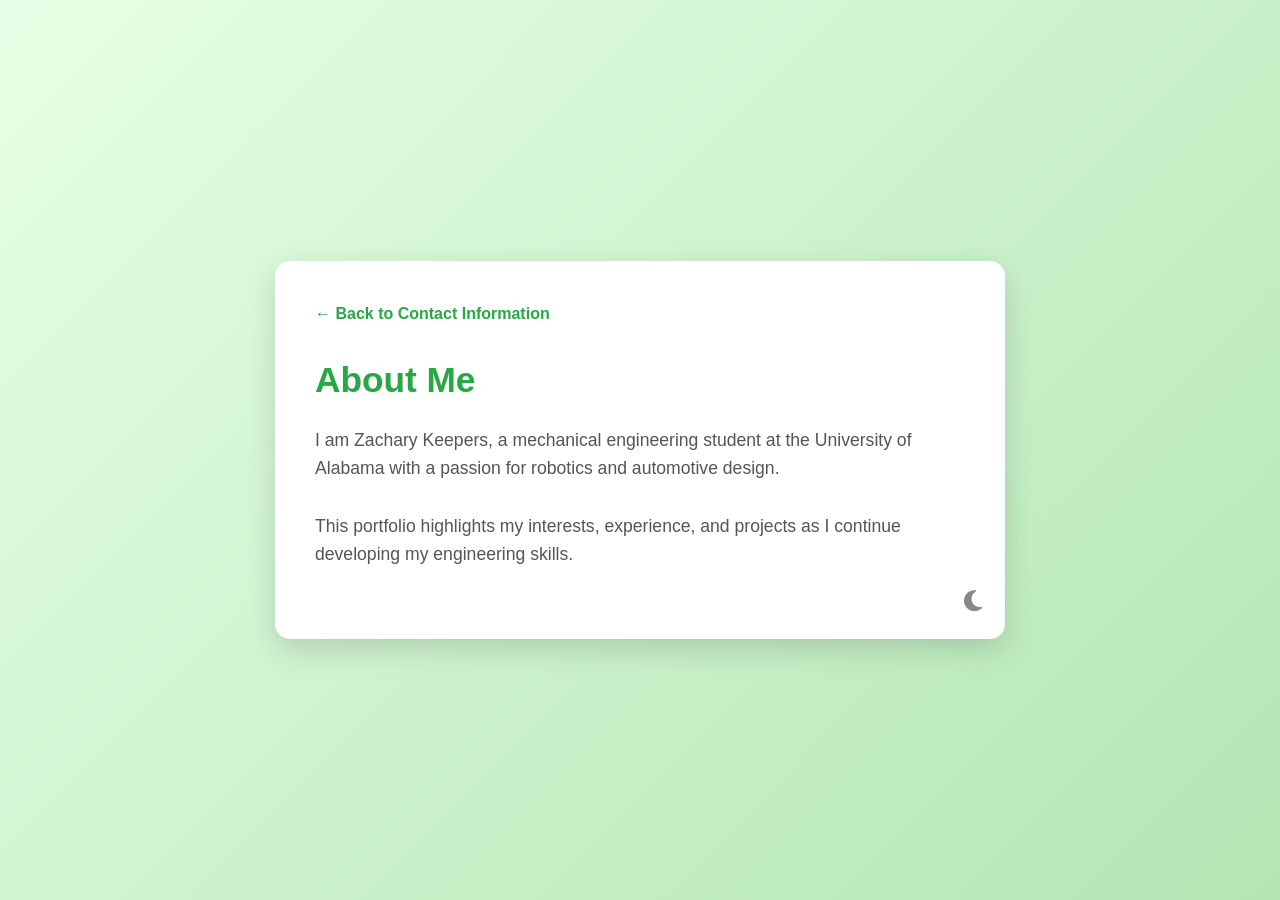
==== about-me.html @ ebf0de55 "New pages implemented" ====
<!DOCTYPE html>
<html lang="en">
<head>
    <meta charset="UTF-8">
    <meta name="viewport" content="width=device-width, initial-scale=1.0">
    <title>About Me - Zachary Keepers</title>
    <link rel="stylesheet" href="https://cdnjs.cloudflare.com/ajax/libs/font-awesome/6.5.2/css/all.min.css" integrity="sha512-SnH5WK+bZxgPHs44uWIX+LLJAJ9/2PkPKZ5QiAj6Ta86w+fsb2TkcmfRyVX3pBnMFcV7oQPJkl9QevSCWr3W6A==" crossorigin="anonymous" referrerpolicy="no-referrer">
    <link rel="stylesheet" href="style.css?v=2">
</head>
<body>
    <main class="content-page">
        <button id="theme-toggle" aria-label="Toggle light and dark mode">
            <i class="fas fa-moon"></i>
        </button>
        <a class="back-link" href="index.html">← Back to Contact Information</a>
        <h1>About Me</h1>
        <p>I am Zachary Keepers, a mechanical engineering student at the University of Alabama with a passion for robotics and automotive design.</p>
        <p>This portfolio highlights my interests, experience, and projects as I continue developing my engineering skills.</p>
    </main>
    <script>
        const themeToggle = document.getElementById('theme-toggle');
        const body = document.body;

        function setTheme(theme) {
            body.classList.toggle('dark-mode', theme === 'dark');
            themeToggle.querySelector('i').className = theme === 'dark' ? 'fas fa-sun' : 'fas fa-moon';
        }

        const savedTheme = localStorage.getItem('theme');
        if (savedTheme) {
            setTheme(savedTheme);
        } else if (window.matchMedia && window.matchMedia('(prefers-color-scheme: dark)').matches) {
            setTheme('dark');
        } else {
            setTheme('light');
        }

        themeToggle.addEventListener('click', () => {
            const nextTheme = body.classList.contains('dark-mode') ? 'light' : 'dark';
            setTheme(nextTheme);
            localStorage.setItem('theme', nextTheme);
        });
    </script>
</body>
</html>
---- style.css ----
/* style.css */

/* Define CSS Variables for Colors */
:root {
    /* Light Mode Colors (Default - Green Theme) */
    --background-color: linear-gradient(135deg, #e6ffe6 0%, #b3e6b3 100%);
    --container-bg: #ffffff;
    --text-color: #333;
    --heading-color: #28a745;
    --paragraph-color: #555;
    --border-color: #28a745;
    --box-shadow-color: rgba(0, 0, 0, 0.15);
    --button-bg: #28a745;
    --button-hover-bg: #218838;
    --button-shadow-color: rgba(40, 167, 69, 0.2);
    --button-hover-shadow-color: rgba(40, 167, 69, 0.3);
    --profile-border-color: #28a745;
    --profile-shadow-color: rgba(40, 167, 69, 0.3);
    --toggle-button-color: #888;
    --toggle-button-hover-color: #555;
}

/* Dark Mode Colors (Green Theme) */
body.dark-mode {
    --background-color: linear-gradient(135deg, #1e3c2c 0%, #2a4e3a 100%);
    --container-bg: #3b5f4c;
    --text-color: #e0e0e0;
    --heading-color: #8ce196;
    --paragraph-color: #c0c0c0;
    --border-color: #8ce196;
    --box-shadow-color: rgba(0, 0, 0, 0.4);
    --button-bg: #4f8a61;
    --button-hover-bg: #407151;
    --button-shadow-color: rgba(0, 0, 0, 0.3);
    --button-hover-shadow-color: rgba(0, 0, 0, 0.5);
    --profile-border-color: #8ce196;
    --profile-shadow-color: rgba(140, 225, 150, 0.3);
    --toggle-button-color: #c0c0c0;
    --toggle-button-hover-color: #e0e0e0;
    --menu-bg: #3b5f4c;
    --menu-text-color: #e0e0e0;
}

/* Apply Variables to Elements */
body {
    font-family: 'Segoe UI', Tahoma, Geneva, Verdana, sans-serif;
    display: flex;
    justify-content: center;
    align-items: center;
    min-height: 100vh;
    margin: 0;
    background: var(--background-color);
    color: var(--text-color);
    line-height: 1.6;
    transition: background 0.5s ease, color 0.5s ease;
}

:root {
    --menu-bg: #ffffff;
    --menu-text-color: #333;
}

.site-menu {
    position: absolute;
    top: 18px;
    right: 18px;
    z-index: 20;
}

.menu-toggle {
    display: flex;
    flex-direction: column;
    justify-content: center;
    align-items: center;
    gap: 5px;
    width: 44px;
    height: 44px;
    padding: 8px;
    border: none;
    border-radius: 8px;
    background: var(--container-bg);
    box-shadow: 0 4px 12px var(--box-shadow-color);
    color: var(--text-color);
    cursor: pointer;
}

.menu-toggle span {
    display: block;
    width: 25px;
    height: 3px;
    border-radius: 2px;
    background: currentColor;
    transition: transform 0.3s ease, opacity 0.3s ease;
}

.menu-toggle[aria-expanded="true"] span:nth-child(1) {
    transform: translateY(8px) rotate(45deg);
}

.menu-toggle[aria-expanded="true"] span:nth-child(2) {
    opacity: 0;
}

.menu-toggle[aria-expanded="true"] span:nth-child(3) {
    transform: translateY(-8px) rotate(-45deg);
}

.menu-links {
    position: absolute;
    top: 58px;
    right: 0;
    display: flex;
    flex-direction: column;
    min-width: 190px;
    padding: 8px;
    border-radius: 10px;
    background: var(--menu-bg);
    box-shadow: 0 8px 20px var(--box-shadow-color);
    opacity: 0;
    visibility: hidden;
    transform: translateY(-8px);
    transition: opacity 0.2s ease, visibility 0.2s ease, transform 0.2s ease;
}

.menu-links.is-open {
    opacity: 1;
    visibility: visible;
    transform: translateY(0);
}

.menu-links a {
    padding: 10px 14px;
    border-radius: 6px;
    color: var(--menu-text-color);
    text-decoration: none;
    font-weight: 600;
}

.menu-links a:hover,
.menu-links a:focus {
    background: var(--button-bg);
    color: #fff;
    outline: none;
}

.container {
    text-align: center;
    background-color: var(--container-bg);
    padding: 40px;
    border-radius: 15px;
    box-shadow: 0 10px 30px var(--box-shadow-color);
    max-width: 450px;
    width: 90%;
    animation: fadeIn 1s ease-out;
    transition: background-color 0.5s ease, box-shadow 0.5s ease;
    position: relative;
    padding-top: 175px;
    padding-bottom: 60px;
}

.content-page {
    position: relative;
    max-width: 650px;
    width: 90%;
    padding: 40px;
    border-radius: 15px;
    background-color: var(--container-bg);
    box-shadow: 0 10px 30px var(--box-shadow-color);
    animation: fadeIn 1s ease-out;
}

.content-page h1 {
    margin-top: 25px;
}

.content-page p {
    text-align: left;
}

.back-link {
    color: var(--heading-color);
    font-weight: 600;
    text-decoration: none;
}

.back-link:hover,
.back-link:focus {
    text-decoration: underline;
}

.profile-pic {
    width: 250px;
    height: 250px;
    border-radius: 50%;
    object-fit: cover;
    margin-top: -125px;
    margin-bottom: 10px;
    border: 4px solid var(--profile-border-color);
    box-shadow: 0 0 15px var(--profile-shadow-color);
    transition: border-color 0.5s ease, box-shadow 0.5s ease;
}

h1 {
    color: var(--heading-color);
    margin-top: 0;
    margin-bottom: 10px;
    font-size: 2.2em;
    text-shadow: 1px 1px 2px rgba(0,0,0,0.05);
    transition: color 0.5s ease;
}

p {
    color: var(--paragraph-color);
    margin-bottom: 30px;
    font-size: 1.1em;
    transition: color 0.5s ease;
}

.link-button {
    display: block;
    width: calc(100% - 30px);
    padding: 18px;
    margin: 15px auto;
    background-color: var(--button-bg);
    color: white;
    text-decoration: none;
    border-radius: 10px;
    transition: all 0.3s ease;
    font-size: 1.2em;
    font-weight: bold;
    box-shadow: 0 4px 10px var(--button-shadow-color);
    display: flex;
    align-items: center;
    justify-content: center;
}

.link-button i {
    margin-right: 10px;
}

.link-button:hover {
    background-color: var(--button-hover-bg);
    transform: translateY(-3px);
    box-shadow: 0 8px 20px var(--button-hover-shadow-color);
}

/* Theme Toggle Button Styling */
#theme-toggle {
    position: absolute;
    bottom: 15px;
    right: 15px;
    background: none;
    border: none;
    cursor: pointer;
    font-size: 1.5em;
    color: var(--toggle-button-color);
    transition: color 0.3s ease, transform 0.3s ease;
    outline: none;
    padding: 8px;
    border-radius: 50%;
    z-index: 10;
}

#theme-toggle:hover {
    color: var(--toggle-button-hover-color);
    transform: scale(1.1);
}

@media (max-width: 600px) {
    .site-menu {
        top: 14px;
        right: 14px;
    }

    .menu-toggle {
        width: 46px;
        height: 46px;
    }
}


/* Keyframe for fade-in animation */
@keyframes fadeIn {
    from { opacity: 0; transform: translateY(20px); }
    to { opacity: 1; transform: translateY(0); }
}
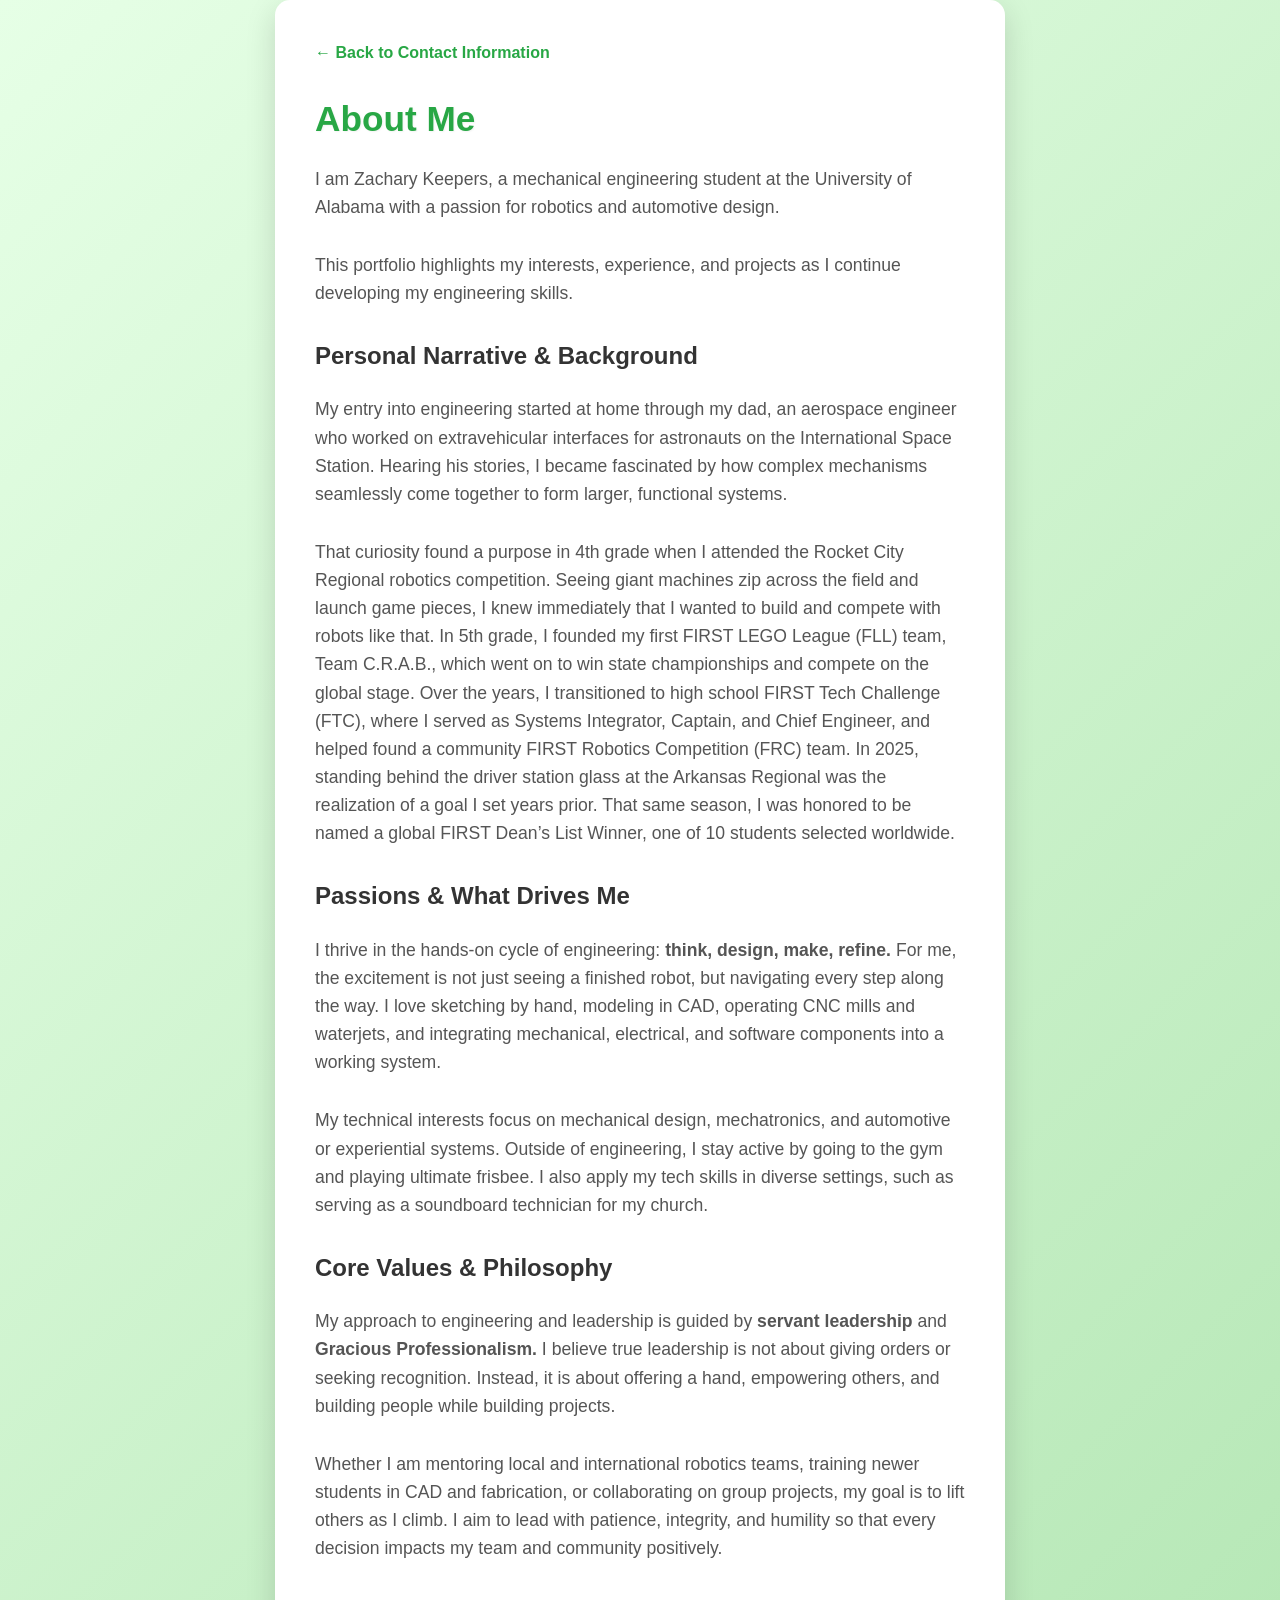
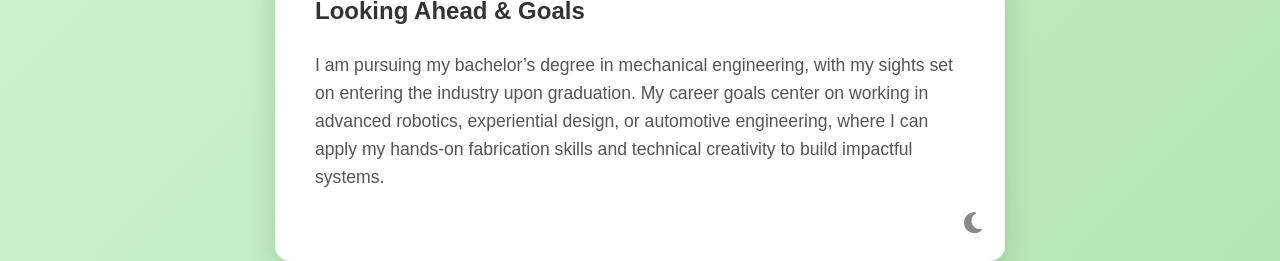
==== commit 98b38636: "Removed old photo and finished about me page" ====
--- a/about-me.html
+++ b/about-me.html
@@ -16,6 +16,29 @@
         <h1>About Me</h1>
         <p>I am Zachary Keepers, a mechanical engineering student at the University of Alabama with a passion for robotics and automotive design.</p>
         <p>This portfolio highlights my interests, experience, and projects as I continue developing my engineering skills.</p>
+
+        <section class="about-section">
+            <h2>Personal Narrative &amp; Background</h2>
+            <p>My entry into engineering started at home through my dad, an aerospace engineer who worked on extravehicular interfaces for astronauts on the International Space Station. Hearing his stories, I became fascinated by how complex mechanisms seamlessly come together to form larger, functional systems.</p>
+            <p>That curiosity found a purpose in 4th grade when I attended the Rocket City Regional robotics competition. Seeing giant machines zip across the field and launch game pieces, I knew immediately that I wanted to build and compete with robots like that. In 5th grade, I founded my first FIRST LEGO League (FLL) team, Team C.R.A.B., which went on to win state championships and compete on the global stage. Over the years, I transitioned to high school FIRST Tech Challenge (FTC), where I served as Systems Integrator, Captain, and Chief Engineer, and helped found a community FIRST Robotics Competition (FRC) team. In 2025, standing behind the driver station glass at the Arkansas Regional was the realization of a goal I set years prior. That same season, I was honored to be named a global FIRST Dean’s List Winner, one of 10 students selected worldwide.</p>
+        </section>
+
+        <section class="about-section">
+            <h2>Passions &amp; What Drives Me</h2>
+            <p>I thrive in the hands-on cycle of engineering: <strong>think, design, make, refine.</strong> For me, the excitement is not just seeing a finished robot, but navigating every step along the way. I love sketching by hand, modeling in CAD, operating CNC mills and waterjets, and integrating mechanical, electrical, and software components into a working system.</p>
+            <p>My technical interests focus on mechanical design, mechatronics, and automotive or experiential systems. Outside of engineering, I stay active by going to the gym and playing ultimate frisbee. I also apply my tech skills in diverse settings, such as serving as a soundboard technician for my church.</p>
+        </section>
+
+        <section class="about-section">
+            <h2>Core Values &amp; Philosophy</h2>
+            <p>My approach to engineering and leadership is guided by <strong>servant leadership</strong> and <strong>Gracious Professionalism.</strong> I believe true leadership is not about giving orders or seeking recognition. Instead, it is about offering a hand, empowering others, and building people while building projects.</p>
+            <p>Whether I am mentoring local and international robotics teams, training newer students in CAD and fabrication, or collaborating on group projects, my goal is to lift others as I climb. I aim to lead with patience, integrity, and humility so that every decision impacts my team and community positively.</p>
+        </section>
+
+        <section class="about-section">
+            <h2>Looking Ahead &amp; Goals</h2>
+            <p>I am pursuing my bachelor’s degree in mechanical engineering, with my sights set on entering the industry upon graduation. My career goals center on working in advanced robotics, experiential design, or automotive engineering, where I can apply my hands-on fabrication skills and technical creativity to build impactful systems.</p>
+        </section>
     </main>
     <script>
         const themeToggle = document.getElementById('theme-toggle');
@@ -42,4 +65,4 @@
         });
     </script>
 </body>
-</html>
+</html>
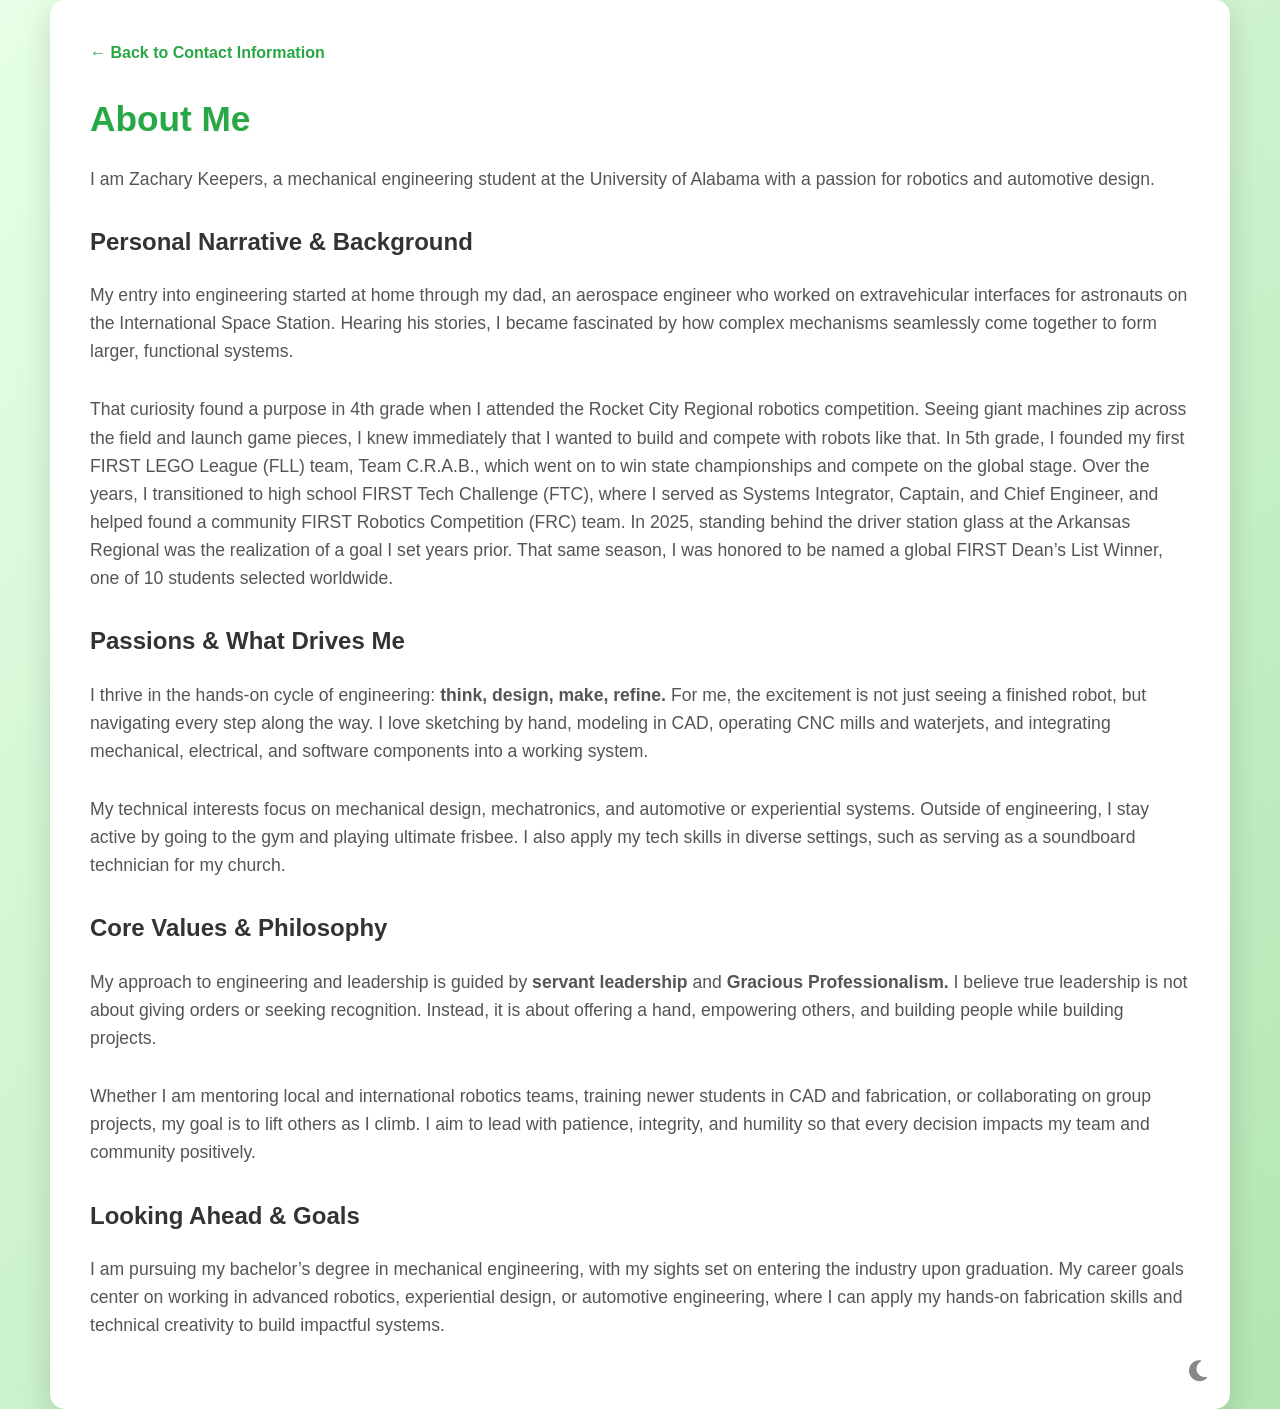
==== commit f7d47f9a: "Finished the site!!!" ====
--- a/about-me.html
+++ b/about-me.html
@@ -15,7 +15,6 @@
         <a class="back-link" href="index.html">← Back to Contact Information</a>
         <h1>About Me</h1>
         <p>I am Zachary Keepers, a mechanical engineering student at the University of Alabama with a passion for robotics and automotive design.</p>
-        <p>This portfolio highlights my interests, experience, and projects as I continue developing my engineering skills.</p>
 
         <section class="about-section">
             <h2>Personal Narrative &amp; Background</h2>
--- a/style.css
+++ b/style.css
@@ -160,8 +160,8 @@
 
 .content-page {
     position: relative;
-    max-width: 650px;
-    width: 90%;
+    max-width: 1100px;
+    width: min(90%, 1100px);
     padding: 40px;
     border-radius: 15px;
     background-color: var(--container-bg);
@@ -175,6 +175,174 @@
 
 .content-page p {
     text-align: left;
+}
+
+.project-page {
+    box-sizing: border-box;
+}
+
+.project-intro {
+    max-width: 760px;
+}
+
+.project-disclaimer {
+    padding: 12px 16px;
+    border-left: 4px solid var(--heading-color);
+    background-color: var(--container-bg);
+    color: var(--paragraph-color);
+    font-style: italic;
+}
+
+.project-grid {
+    display: grid;
+    grid-template-columns: repeat(auto-fit, minmax(210px, 1fr));
+    gap: 24px;
+    margin-top: 30px;
+}
+
+.project-card {
+    display: grid;
+    grid-template-rows: 3fr 1fr;
+    aspect-ratio: 1;
+    overflow: hidden;
+    border: 2px solid var(--border-color);
+    border-radius: 12px;
+    background-color: var(--container-bg);
+    color: var(--text-color);
+    text-decoration: none;
+    box-shadow: 0 5px 15px var(--box-shadow-color);
+    transition: transform 0.3s ease, box-shadow 0.3s ease;
+}
+
+.project-card:hover,
+.project-card:focus-visible {
+    transform: translateY(-5px);
+    box-shadow: 0 10px 24px var(--box-shadow-color);
+}
+
+.project-card:focus-visible {
+    outline: 3px solid var(--heading-color);
+    outline-offset: 3px;
+}
+
+.project-image {
+    display: flex;
+    align-items: center;
+    justify-content: center;
+    min-height: 0;
+    background-image: var(--project-image), linear-gradient(135deg, var(--button-bg), var(--heading-color));
+    background-position: center;
+    background-size: cover;
+    color: #fff;
+    font-size: 0.95em;
+    font-weight: 600;
+    text-align: center;
+}
+
+.project-image span {
+    padding: 12px;
+    border: 1px dashed rgba(255, 255, 255, 0.8);
+    border-radius: 6px;
+}
+
+.project-card h2 {
+    display: flex;
+    align-items: center;
+    justify-content: center;
+    min-height: 0;
+    margin: 0;
+    padding: 12px;
+    color: var(--heading-color);
+    font-size: 1.1em;
+    text-align: center;
+}
+
+.project-update {
+    margin-top: 32px;
+    padding-top: 24px;
+    border-top: 1px solid var(--border-color);
+}
+
+.project-update h2,
+.project-update h3 {
+    color: var(--heading-color);
+}
+
+.project-update figure {
+    margin: 20px 0;
+}
+
+.project-update img,
+.project-image img {
+    display: block;
+    width: 100%;
+    max-height: 520px;
+    border-radius: 10px;
+    object-fit: cover;
+}
+
+.tusk-almost-done-frame {
+    width: 100%;
+    height: 520px;
+    background-color: #fff;
+    border-radius: 10px;
+    overflow: hidden;
+}
+
+.tusk-almost-done-image {
+    width: 100%;
+    height: 100%;
+    max-height: none !important;
+    object-fit: contain !important;
+}
+
+.project-photo-placeholder {
+    display: flex;
+    align-items: center;
+    justify-content: center;
+    min-height: 240px;
+    border-radius: 10px;
+    background: linear-gradient(135deg, var(--button-bg), var(--heading-color));
+    color: #fff;
+    font-weight: 600;
+}
+
+.project-update figcaption {
+    margin-top: 8px;
+    color: var(--paragraph-color);
+    font-size: 0.9em;
+    font-style: italic;
+    text-align: center;
+}
+
+.update-content {
+    line-height: 1.6;
+}
+
+.update-text {
+    width: 100%;
+    min-height: 150px;
+    box-sizing: border-box;
+    padding: 14px;
+    border: 1px solid var(--border-color);
+    border-radius: 8px;
+    background: var(--container-bg);
+    color: var(--text-color);
+    font: inherit;
+    line-height: 1.6;
+    overflow: hidden;
+    resize: none;
+}
+
+.update-text a {
+    color: var(--heading-color);
+    font-weight: 600;
+    overflow-wrap: anywhere;
+}
+
+.update-text a:hover,
+.update-text a:focus-visible {
+    color: var(--button-hover-bg);
 }
 
 .back-link {
@@ -267,6 +435,15 @@
 }
 
 @media (max-width: 600px) {
+    .content-page {
+        padding: 30px 20px;
+    }
+
+    .project-grid {
+        grid-template-columns: repeat(auto-fit, minmax(150px, 1fr));
+        gap: 16px;
+    }
+
     .site-menu {
         top: 14px;
         right: 14px;
